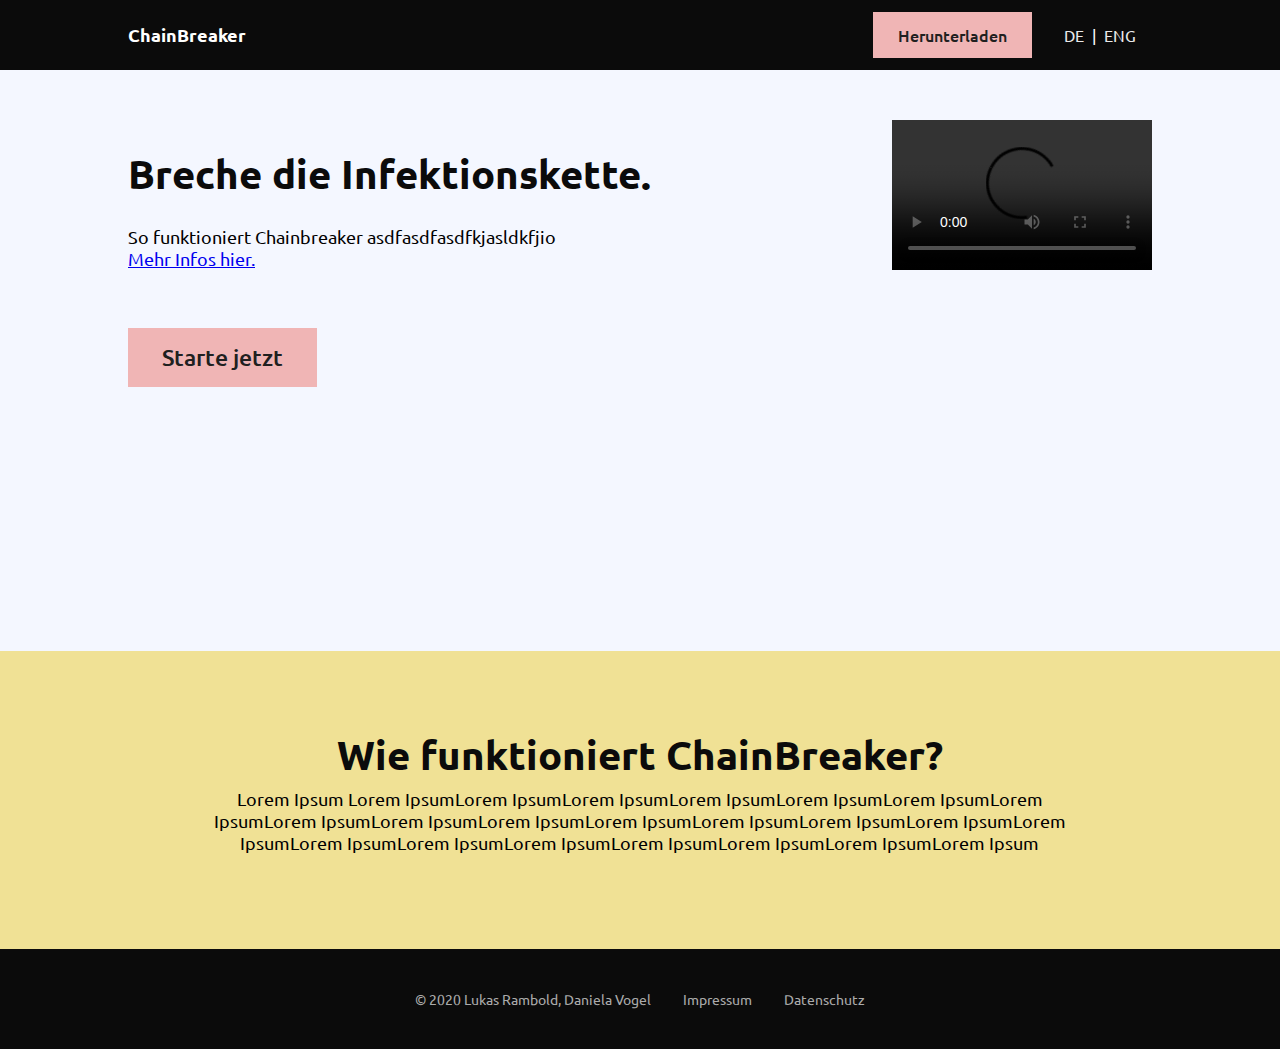
==== index.html @ 8d88177f "initial commit" ====
<!DOCTYPE html>
<html lang="de">
    
<head>
  <meta charset="UTF-8">
  <meta name="viewport" content="width=device-width, initial-scale=1.0">
  <title>ChainBreaker</title>

  <link rel="stylesheet" type="text/css" href="scripts/style.css">
  <link href="https://fonts.googleapis.com/css?family=Ubuntu:300,400,500,700&display=swap" rel="stylesheet">
    
</head>
<body>
    
    <!--navigation-->
    
    <nav class="topnav" id="myTopnav">
        <div class="topnav-padding">
            <div class="nav-left">  
                <a class="topnav-logo" href="index.html">ChainBreaker</a>
                <a href="javascript:void(0);" class="icon" onclick="myFunction()"> <img class="icon" src="img/menu-bright.svg"></a></div>    
            <div class="nav-right">
                <!--<a class="nav-element" href="#section-1">Warum&nbsp;tvshows?</a>
                <a class="nav-element" href="#section-2">Vorteile</a>
                <a class="nav-element" href="#section-3">Screenshots</a>-->
                <a class="nav-element">
                <button href="#" class="button button-nav button-red" id="button2">Herunterladen</button>
                </a>
                <div class="nav-element language-switch"> 
                <a class="language-style" href="#Deutsch">DE</a>
                <a style="padding-left: 8px; padding-right: 8px; color: white">|</a>
                <a class="language-style" href="#Englisch">ENG</a>
                </div>
            </div>
        </div>
    </nav>
    
    <!--script responsive navigation-->

    <script>
    function myFunction() {
        var x = document.getElementById("myTopnav");
        if (x.className === "topnav") {
            x.className += " responsive";
        } else {
            x.className = "topnav";
            }
    }
    </script>
    
    <!--header-->
   
    <div class="container-fluid">
        
            <div class="row-header">
                        <!--Headline-->
                        <div class="headline-wrapper phone-space">
                            <h1>Breche die Infektionskette.</h1>
                            <p>So funktioniert Chainbreaker asdfasdfasdfkjasldkfjio</p>
                            <a href="https://www.youtube.com/watch?v=G-Nt7vGobeU">Mehr Infos hier.</a>
                        </div>

                        <!--Bild-->
                        <div class="header-image-wrapper">
                                <video class="header-image" src="img/prototypvideo.mov" controls>
  Ihr Browser kann dieses Video nicht wiedergeben.<br/>
  Dieser Film zeigt eine Demonstration des video-Elements. 
  Sie können ihn unter <a href="#">Link-Addresse</a> abrufen.
</video>
                        </div>

                    <!--starte jetzt-->
                        <div class="CTA-wrapper">
                            <button href="#" class="button button-red" id="button">Starte jetzt</button>
                        </div>
                   </div>
    </div>
    
    <!-- modal section-->
    
    <div class="modal-wrapper">
      
      <div class="dark-background"></div>
      
      <div class="content-wrapper">
            <div class="close-button" id="close"><img src="/img/close-24px.svg">
            </div>
          
            <div class="modal-text">
                <!--Text-->
                <h1 class="color-bright object-space">Danke für dein Interesse.</h1>
                <h2 class="color-bright">Wähle deinen Store!</h2>

                <!--download-button-->
                <div class="CTA-wrapper">          
                    <a style="padding-right: 5%" href="https://apps.apple.com/de/app/tvshows/id1114573962"><img class="download-button" src="img/download_app_store_badge_DE.svg">
                    </a>
                    <a href="https://play.google.com/store/apps/details?id=de.swenden.tvshows"><img class="download-button" src="img/download_google-play-store-badge_DE.svg">
                    </a>
                </div>    
            </div>
      </div>
    
    </div>

    
    <!--section 1 -->

    <div class="container-fluid section-yellow">
        <span class="anchor" id="section-1"></span>
        <div class="row-padding">
            <div class="flex-textblock row">
                <div class="small-textblock">
                    <h1 class="text-space">Wie funktioniert ChainBreaker?</h1>
                    <p class="object-space">Lorem Ipsum Lorem IpsumLorem IpsumLorem IpsumLorem IpsumLorem IpsumLorem IpsumLorem IpsumLorem IpsumLorem IpsumLorem IpsumLorem IpsumLorem IpsumLorem IpsumLorem IpsumLorem IpsumLorem IpsumLorem IpsumLorem IpsumLorem IpsumLorem IpsumLorem IpsumLorem Ipsum</p>
                </div>
            </div>    
        </div>
    </div>
    
    <!--footer-->
    
    <footer>   
        <div class="footer-wrapper">
            <div class="law-wrapper">
                <a class="footer-element" href="#">© 2020 Lukas Rambold, Daniela Vogel</a>
            </div>
            <div class="law-wrapper">  
                <a class="footer-element" href="/imprint.html">Impressum</a>
                <a class="footer-element" href="/dataprivacy.html">Datenschutz</a>
            </div>
        </div>
    </footer>
    
</body>
</html>
---- scripts/style.css ----
:root {
    /* colors */
    --brightblue: #F4F7FF;
    --red: #F0B5B5;
    --yellow: #F0E195;
    --darkgrey: #202020;
    --brightgrey: #E9E9E9;
    
    /* width */
    --maxwidth: 1280px;
}

body {
    width: 100%;
    height: 100%;
    background-color: var(--brightblue);
    font-family: "Ubuntu", Helvetica, Arial, sans-serif;
    font-size: 18px; 
    text-align: center;
    margin: 0;
    padding: 0;
    min-width: 320px;
}

/* typography and spacing */

h1 {
    color: #0B0B0B;
    font-weight: 700;
    font-size: 40px;
    line-height: 1.3em;
}

p {
    font-weight: 400;
    padding: 0;
    margin: 0;
}

.text-space{
    margin: 0 0 0.2em 0;
}

.object-space{
    margin: 0 0 1em 0;
}

.phone-space{
    margin: 0 0 1em 0;
}

.flex-textblock {
    display: flex;
    justify-content: center;
}

.small-textblock {
    width: 85%;
}

/* navigation */

.topnav {
    font-size: 16px;
    overflow: hidden;
    width: 100%;
    height: 70px;
    background: #0B0B0B;
    position: fixed;
    top: 0;
    z-index: 2;
    display: flex;
    justify-content: center;
  }

.topnav-padding {
    width: 80%;
    max-width: var(--maxwidth);
    display: flex;
    align-items: center;
    justify-content: space-between;
}

.nav-left {
    min-width: 20%;
    display: flex;
    justify-content: flex-start;
}

.nav-right {
    min-width: 80%;
    display: flex;
    justify-content: flex-end;
    align-items: center;
}

.topnav-logo {
    color: white;
    font-size: 18px;
    font-weight: 600;
    text-decoration: none;
    padding-right: 16px;
    align-items: center;
}

.nav-element {
    display: block;
    color: var(--brightgrey);
    text-align: center;
    padding: 14px 16px;
    text-decoration: none;
}

.language-switch {
    display: flex;
    justify-content: center;
    flex-wrap: nowrap;
}

.language-style {
    color: var(--brightgrey);
    text-decoration: none;
}

.nav-right a:hover {
    color: var(--red);
  }

/* hamburger menu icon */
.icon {
    display: none;
    width: 35px;
}

/* architecture sections */

.container-fluid {
    width: 100%;
    display: flex;
    justify-content: center;
    overflow: hidden;
}

.row-padding {
    width: 80%;
    max-width: 1280px; 
    padding: 6% 0;
    justify-content: center;
    align-items: center;
}

.row {
    width: 100%;
    display: flex; 
    flex-wrap: wrap;
    justify-content: center;
    align-items: flex-start;
}

/* Header */

.row-header {
    height: 820px;
    width: 80%; /*Globale Breite der Sektionen + NAV*/
    max-width: var(--maxwidth);
    display: flex;
    flex-direction: column;
    justify-content: flex-start;
    text-align: left;
    flex-wrap: wrap;
    margin-top: 70px; /*Ausgleich Navigation*/
    padding-top: 50px; 
    padding-bottom: 4%; /*Globales Padding zwischen Sektionen*/
}

.headline-wrapper {
    order: 1;
    text-align: left;
    justify-content: left;
    padding-bottom: 40px;
}

.header-image-wrapper {
    order: 3;
    margin-bottom: 5%;
    text-align: right;
    justify-content: flex-end;
    z-index: 1;
}

.header-image{
    width: 375px;
}

.CTA-wrapper {
    order: 2;
}

/* CTA-button */

button {
    padding: 15px 34px;
    font-size: 23px;
    font-family: "Ubuntu", Helvetica, Arial, sans-serif;
    font-weight: 500;
    text-decoration: none; 
    border-style: none;
    transition: 0.3s;
}

.button-nav {
    padding: 12px 25px;
    font-size: 16px;
}

.button-red {
    background: var(--red); 
    color: var(--darkgrey); 
}

.button-red:hover {
    background: var(--yellow);
    color: var(--darkgrey));
    cursor: pointer;
}

/* download-button*/

.download-button {
    height: 50px;
}

/* close-button*/

.close-button {
    width: 25px;
    position: absolute;
    right: 20px;
    top: 20px;
}

/* modal download pop up */

.modal-wrapper {
    width: 100%;
    height: 100%;
    position: fixed;
    display: flex;
    top: 0;
    justify-content: center;
    align-items: center;
    display: none;
    z-index: 3;
}

.dark-background {
    width: 100%;
    height: 100%;
    background-color: rgba(0,0,0,0.7);
    position: fixed;
}

.content-wrapper {
    width: 60%;
    position: absolute;
    background-color: var(--red);
    border-radius: 1em;  
    text-align: left;
    padding: 5%;
}

.modal-text{
    display: flex;
    flex-direction: column;
    flex-wrap: wrap;
}

/* End of modal download pop up*/ 

.advantage-spacing {
    margin: 0 1em;
    justify-content: center;
    align-items: flex-start;
    text-align: center;
}

.advantage-image {
    width: 250px; 
    -webkit-border-radius: 50%;
    -moz-border-radius: 50%;
    -khtml-border-radius: 50%;
    -webkit-mask-image: -webkit-radial-gradient(white, black);
    border-radius: 50%;
    overflow: hidden;
    display: flex;
    justify-content: center;
    align-items: center;
    text-align: center;
} 

/* footer*/

footer {
    background: #0B0B0B;
}

.footer-wrapper {
    font-size: 14px;
    display: flex;
    justify-content: center;
    height: 100px;
    align-content: center;
}

.law-wrapper {
    display: flex;
    flex-wrap: wrap;
    justify-content: center;
}

.footer-element {
    display: flex;
    color: #aaa;
    text-align: center;
    padding: 14px 16px;
    text-decoration: none;
    align-content: center;
    align-items: center;
    justify-content: center;
}

.footer-element:hover {
    color: var(--red);
}

.row-imprint {
    max-width: 1000px;
    width: 100%;
    display: flex; 
    flex-wrap: wrap;
    justify-content: flex-start;
    align-items: flex-start;
    text-align: left;
}

.section-brightblue {
    background: var(--brightblue);
    margin-top: 70px;
}

.section-yellow {
    background: var(--yellow);
    margin-top: 70px;
}

.section-white {
    background: #fff;
}

.col-6 {
    flex: 0 0 40%; /*flex für mozilla und safari*/
    max-width: 40%;
    text-align: left;
}

.margin-right {
    margin-right: 10%;
}

.text-left {
    text-align: left;
    align-items: flex-start;
}

.link {
    color: var(--red);
    text-decoration: none;
}

/* responsiv design*/

@media screen and (min-width: 1440px) {
    
    .row-header {
    height: 550px;
    }
    
    .header-image{
        width: 355px;
    }
    
    h1 {
    font-size: 50px;
    line-height: 1.3em;
    }
}

@media screen and (max-width: 1440px) {
    
    .row-header {
    height: 460px;
    }
    
    .header-image{
        width: 300px;
    } 
    
    h1 {
    font-size: 40px;
    line-height: 1.3em;
    }
}

@media screen and (max-width: 1280px) {
    body {
        font-size: 18px;
    }
    
    h1 {
        font-size: 40px;
    } 
    
    h2 {
        font-size: 23px;
    }
    
    .row-header {
        height: 410px;
    }
    
    .header-image{
        width: 260px;
    }

    .slick-slider .items img {
        width: 250px;
    }
}

@media screen and (max-width: 980px) {
    body{
        font-size: 18px;
    }
    
    h1 {
        font-size: 40px;
    }
    
    h2 {
        font-size: 18px;
    }
    
    p {
        font-size: 15px;
    }
    
    .topnav {
        font-size: 14px;
    }
    
     .row-header {
        height: 370px;
    }
    
     .header-image{
        width: 230px;
    }
    
}

/* Eigenschaften der Navigation unter 900 Pixel */
@media screen and (max-width: 900px) {
    
    .topnav .nav-left {
        width: 100%;
        display: flex;
        justify-content: space-between;
        align-items: center;
    }
    
    .topnav .nav-right {
        display: none;
    }
    
    .topnav .icon {
        display: block;
    }
    
    .topnav.responsive {
        align-items: center;
        height: 320px;
    }
    
    .topnav.responsive .topnav-padding {
        display: block;
    }
    
    .topnav.responsive .nav-right {
        display: flex; 
        flex-direction: column;
    }
}

/* Die ganze Seite verwandelt sich unter 768 pixel in Hochformat*/
@media screen and (max-width: 768px) {

    
    body{
        font-size: 18px;
    }

    h1 {
        font-size: 40px;
    }
    
    h2 {
        font-size: 23px;
    }
    
    p {
        font-size: 18px;
    }
    
    .headline-wrapper {
        order: 1;
        text-align: center;
        align-items: center;
        justify-content: center;
        padding-bottom: 20px;
    }
    
    .headline-wrapper-icon{
        display: flex;
        justify-content: center;
        align-content: center;
        align-items: center;
    }
    
    .header-collapse { 
        margin: 0 0;
        padding-bottom: 4%;
        padding-top: 4%;
    }
    
    .phone-space{
        margin: 0 0 0 0;
    }
    
    .col-m-12{
        flex: 0 0 100%;
        max-width: 100%;
    }    
    
    .header-image-wrapper {
        order: 2;
    }
    
    .CTA-wrapper {
        order: 3;
    }
    
    .row-header {
        height: 100%;
        margin-top: 70px; /*Ausgleich Navigation*/
        padding-top: 0px; 
        padding-bottom: 10%; 
        align-items: center;
        text-align: center;
    }
    
   .row-padding {
        width: 80%;
        max-width: 1280px; 
        padding: 6% 0;
    }  
    
    .advantage-spacing {
        margin: 2em 5em;
    }
    
    .slick-slider .items img {
        width: 180px;
    }
    
    .block-element {
        display: block;
    }
    
    .footer-wrapper {
        display: block; 
    }
    
    .col-6 {
    flex: 0 0 100%; /*flex für mozilla und safari*/
    max-width: 100%;
    text-align: left;
}
} 

@media screen and (max-width: 640px) {
    body{
        font-size: 16px;
    }
    
    h1 {
        font-size: 32px;
    }
    
    h2 {
        font-size: 20px;
    }
    
    p {
        font-size: 14px;
    }
    
    .header-image-wrapper {
        margin-bottom: 10%;
    }
    
    .header-image{
        width: 230px;
    }
    
    .slick-slider .items img {
        width: 200px;
        height: 100%;
    }
    
    .row-padding {
        padding: 8% 0;
    }
    
    .CTA-wrapper {
        margin-bottom: 3%;}

    .advantage-spacing {
        margin: 2em 2em;
    }
}

@media screen and (max-width: 380px) {
    body{
        font-size: 14px;
    }
    
    h1 {
        font-size: 25px;
    }
    
    .header-image-wrapper {
        margin-bottom: 10%;
    }
    
    .header-image{
        width: 230px;
    }
    
    .row-padding {
        padding: 10% 0;
    }
    
    .slick-slider .items img {
        width: 100px;
        height: 100%;
    }
    
    .CTA-wrapper {
        margin-bottom: 3%;}

    .advantage-spacing {
        margin: 2em 2em;
    }
}
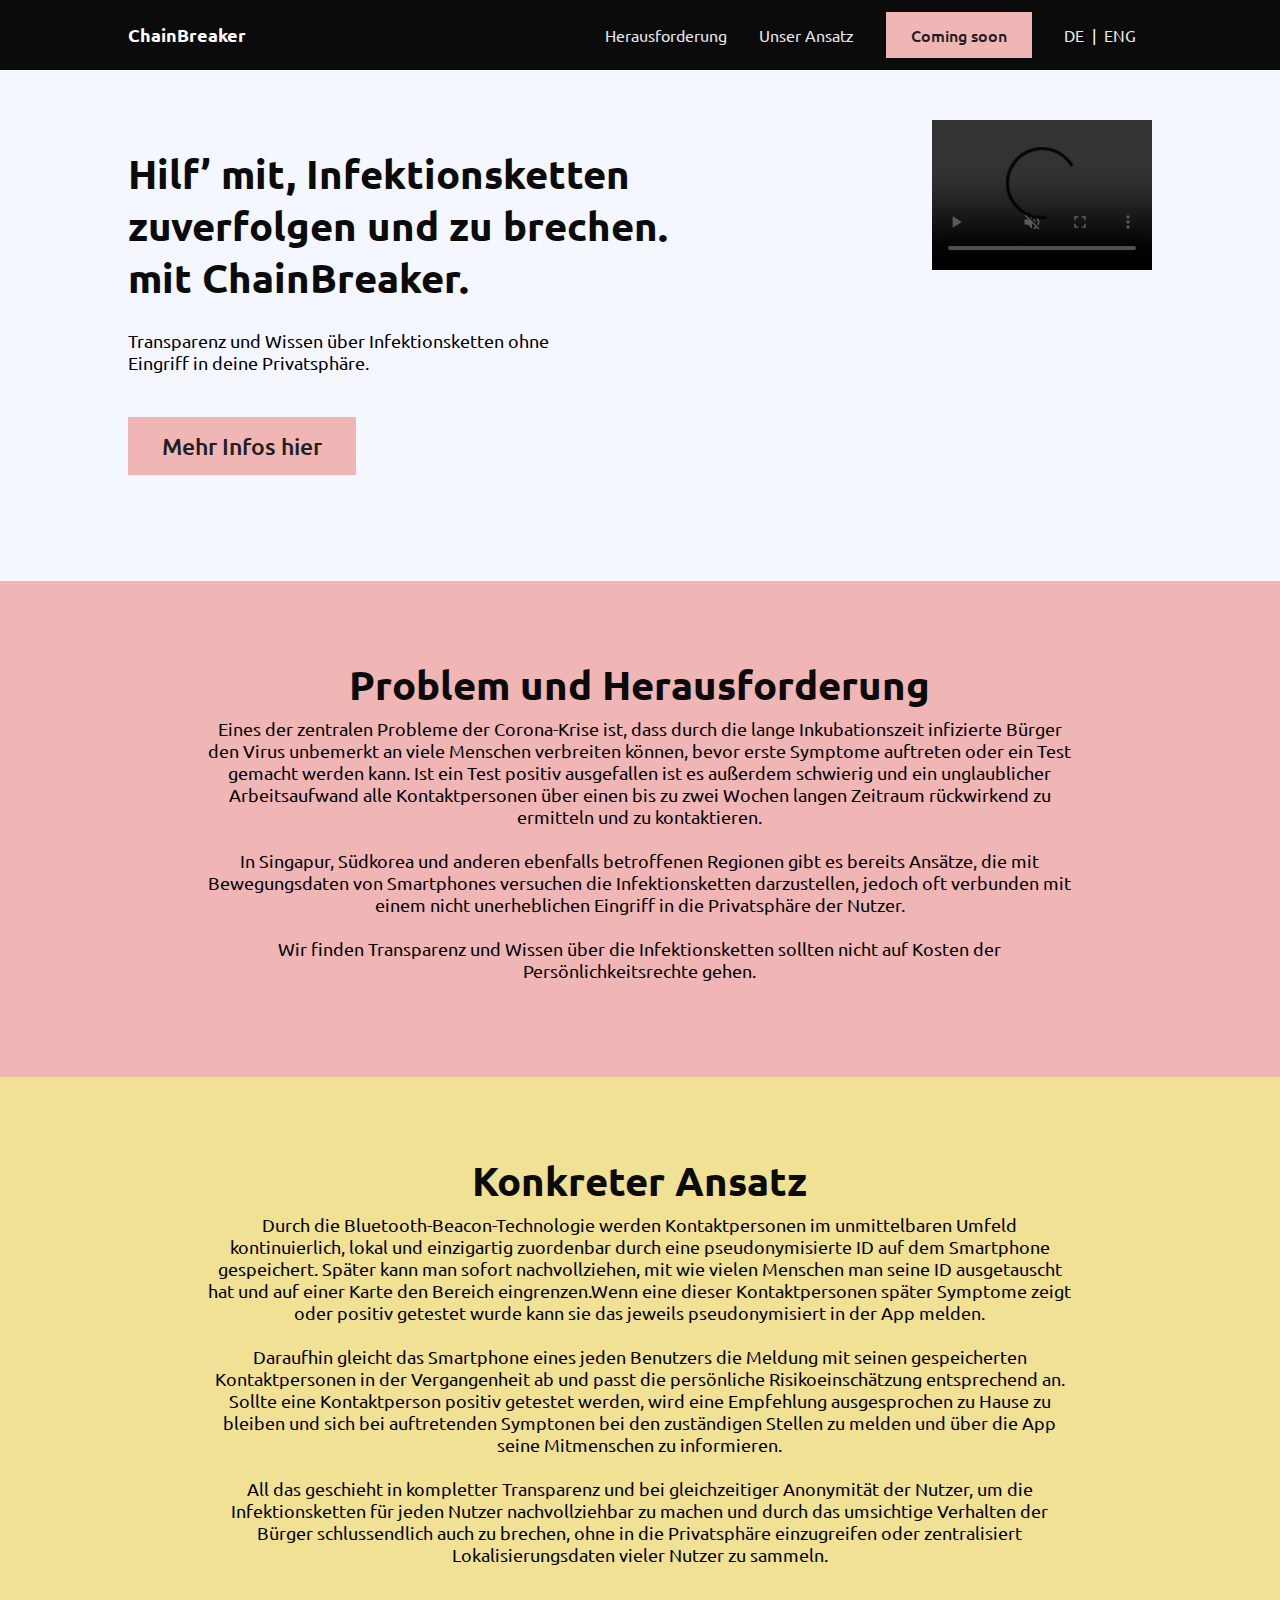
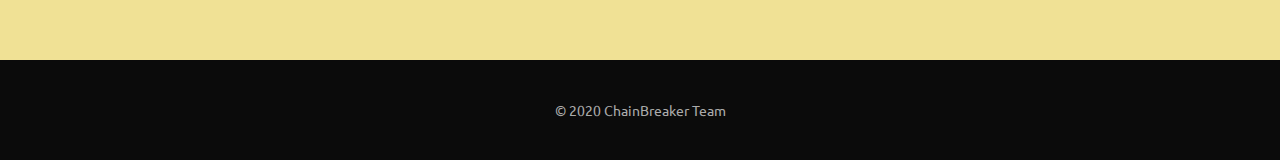
==== commit 861700df: "update" ====
--- a/index.html
+++ b/index.html
@@ -6,7 +6,7 @@
   <meta name="viewport" content="width=device-width, initial-scale=1.0">
   <title>ChainBreaker</title>
 
-  <link rel="stylesheet" type="text/css" href="scripts/style.css">
+  <link rel="stylesheet" type="text/css" href="style.css">
   <link href="https://fonts.googleapis.com/css?family=Ubuntu:300,400,500,700&display=swap" rel="stylesheet">
     
 </head>
@@ -18,13 +18,14 @@
         <div class="topnav-padding">
             <div class="nav-left">  
                 <a class="topnav-logo" href="index.html">ChainBreaker</a>
-                <a href="javascript:void(0);" class="icon" onclick="myFunction()"> <img class="icon" src="img/menu-bright.svg"></a></div>    
+                <a href="javascript:void(0);" class="icon" onclick="myFunction()"> <img class="icon" src="img/menu-bright.svg"></a>
+            </div>    
             <div class="nav-right">
-                <!--<a class="nav-element" href="#section-1">Warum&nbsp;tvshows?</a>
-                <a class="nav-element" href="#section-2">Vorteile</a>
-                <a class="nav-element" href="#section-3">Screenshots</a>-->
+                 <a class="nav-element" href="#section-1">Herausforderung</a>
+                <a class="nav-element" href="#section-2">Unser Ansatz</a>
                 <a class="nav-element">
-                <button href="#" class="button button-nav button-red" id="button2">Herunterladen</button>
+                <!--Beim Button unten Class="button" ergänzen um Modal Wrapper zu aktivieren-->
+                <button href="#" class="button-nav button-red" id="button2">Coming soon</button>
                 </a>
                 <div class="nav-element language-switch"> 
                 <a class="language-style" href="#Deutsch">DE</a>
@@ -55,23 +56,18 @@
             <div class="row-header">
                         <!--Headline-->
                         <div class="headline-wrapper phone-space">
-                            <h1>Breche die Infektionskette.</h1>
-                            <p>So funktioniert Chainbreaker asdfasdfasdfkjasldkfjio</p>
-                            <a href="https://www.youtube.com/watch?v=G-Nt7vGobeU">Mehr Infos hier.</a>
+                            <h1>Hilf’ mit, Infektionsketten <br>zuverfolgen und zu brechen.<br>mit ChainBreaker.</h1>
+                            <p>Transparenz und Wissen über Infektionsketten ohne<br> Eingriff in deine Privatsphäre.</p>
                         </div>
-
                         <!--Bild-->
                         <div class="header-image-wrapper">
-                                <video class="header-image" src="img/prototypvideo.mov" controls>
-  Ihr Browser kann dieses Video nicht wiedergeben.<br/>
-  Dieser Film zeigt eine Demonstration des video-Elements. 
-  Sie können ihn unter <a href="#">Link-Addresse</a> abrufen.
-</video>
+                        <video type="video/mp4" autoplay muted class="header-video" src="img/prototypvideo.mov" controls></video>
                         </div>
+                        
 
-                    <!--starte jetzt-->
+                        <!--starte jetzt-->
                         <div class="CTA-wrapper">
-                            <button href="#" class="button button-red" id="button">Starte jetzt</button>
+                            <a href="https://www.youtube.com/watch?v=G-Nt7vGobeU" class="button-infos button-red">Mehr Infos hier</a>
                         </div>
                    </div>
     </div>
@@ -88,31 +84,74 @@
           
             <div class="modal-text">
                 <!--Text-->
-                <h1 class="color-bright object-space">Danke für dein Interesse.</h1>
+                <h1 class="color-bright object-space">Danke, dass du hilfst dich und deine Mitmenschen zu schützen.</h1>
                 <h2 class="color-bright">Wähle deinen Store!</h2>
 
                 <!--download-button-->
                 <div class="CTA-wrapper">          
-                    <a style="padding-right: 5%" href="https://apps.apple.com/de/app/tvshows/id1114573962"><img class="download-button" src="img/download_app_store_badge_DE.svg">
+                    <a style="padding-right: 5%" href="#"><img class="download-button" src="img/download_app_store_badge_DE.svg">
                     </a>
-                    <a href="https://play.google.com/store/apps/details?id=de.swenden.tvshows"><img class="download-button" src="img/download_google-play-store-badge_DE.svg">
+                    <a href="#"><img class="download-button" src="img/download_google-play-store-badge_DE.svg">
                     </a>
                 </div>    
             </div>
       </div>
     
     </div>
+    
+    <!--script modal download pop-up-->
 
-    
+    <script> 
+            document.querySelectorAll('.button').forEach(button => button.addEventListener("click", 
+            function() {
+                document.querySelector(".modal-wrapper").style.display = "flex";
+                document.body.style.overflow = 'hidden';
+        })); 
+        
+        document.getElementById("close").addEventListener("click", 
+            function() {
+                document.querySelector(".modal-wrapper").style.display = "none";
+                document.body.style.overflow = '';
+        }); 
+        
+        document.querySelector(".dark-background").addEventListener("click", 
+            function() {
+                document.querySelector(".modal-wrapper").style.display = "none";
+                document.body.style.overflow = '';
+        });      
+    </script>  
+
     <!--section 1 -->
 
-    <div class="container-fluid section-yellow">
+    <div class="container-fluid section-red">
         <span class="anchor" id="section-1"></span>
         <div class="row-padding">
             <div class="flex-textblock row">
                 <div class="small-textblock">
-                    <h1 class="text-space">Wie funktioniert ChainBreaker?</h1>
-                    <p class="object-space">Lorem Ipsum Lorem IpsumLorem IpsumLorem IpsumLorem IpsumLorem IpsumLorem IpsumLorem IpsumLorem IpsumLorem IpsumLorem IpsumLorem IpsumLorem IpsumLorem IpsumLorem IpsumLorem IpsumLorem IpsumLorem IpsumLorem IpsumLorem IpsumLorem IpsumLorem IpsumLorem Ipsum</p>
+                    <h1 class="text-space">Problem und Herausforderung</h1>
+                    <p class="object-space">Eines der zentralen Probleme der Corona-Krise ist, dass durch die lange Inkubationszeit infizierte Bürger den Virus unbemerkt an viele Menschen verbreiten können, bevor erste Symptome auftreten oder ein Test gemacht werden kann. Ist ein Test positiv ausgefallen ist es außerdem schwierig und ein unglaublicher Arbeitsaufwand alle Kontaktpersonen über einen bis zu zwei Wochen langen Zeitraum rückwirkend zu ermitteln und zu kontaktieren.<br><br>
+
+                    In Singapur, Südkorea und anderen ebenfalls betroffenen Regionen gibt es bereits Ansätze, die mit Bewegungsdaten von Smartphones versuchen die Infektionsketten darzustellen, jedoch oft verbunden mit einem nicht unerheblichen Eingriff in die Privatsphäre der Nutzer.<br><br>
+
+                    Wir finden Transparenz und Wissen über die Infektionsketten sollten nicht auf Kosten der Persönlichkeitsrechte gehen.</p>
+                </div>
+            </div>    
+        </div>
+    </div>
+    
+    <!--section 2-->
+
+    <div class="container-fluid section-yellow">
+        <span class="anchor" id="section-2"></span>
+        <div class="row-padding">
+            <div class="flex-textblock row">
+                <div class="small-textblock">
+                    <h1 class="text-space">Konkreter Ansatz</h1>
+                    <p class="object-space">Durch die Bluetooth-Beacon-Technologie werden Kontaktpersonen im unmittelbaren Umfeld kontinuierlich, lokal und einzigartig zuordenbar durch eine pseudonymisierte ID auf dem Smartphone gespeichert. Später kann man sofort nachvollziehen, mit wie vielen Menschen man seine ID ausgetauscht hat und auf einer Karte den Bereich eingrenzen.Wenn eine dieser Kontaktpersonen später Symptome zeigt oder positiv getestet wurde kann sie das jeweils pseudonymisiert in der App melden.<br><br>
+
+                    Daraufhin gleicht das Smartphone eines jeden Benutzers die Meldung mit seinen gespeicherten Kontaktpersonen in der Vergangenheit ab und passt die persönliche Risikoeinschätzung entsprechend an. Sollte eine Kontaktperson positiv getestet werden, wird eine Empfehlung ausgesprochen zu Hause zu bleiben und sich bei auftretenden Symptonen bei den zuständigen Stellen zu melden und über die App seine Mitmenschen zu informieren.<br><br>
+
+                    All das geschieht in kompletter Transparenz und bei gleichzeitiger Anonymität der Nutzer, um die Infektionsketten für jeden Nutzer nachvollziehbar zu machen und durch das umsichtige Verhalten der Bürger schlussendlich auch zu brechen, ohne in die Privatsphäre einzugreifen oder zentralisiert Lokalisierungsdaten vieler Nutzer zu sammeln.</p>
                 </div>
             </div>    
         </div>
@@ -123,11 +162,7 @@
     <footer>   
         <div class="footer-wrapper">
             <div class="law-wrapper">
-                <a class="footer-element" href="#">© 2020 Lukas Rambold, Daniela Vogel</a>
-            </div>
-            <div class="law-wrapper">  
-                <a class="footer-element" href="/imprint.html">Impressum</a>
-                <a class="footer-element" href="/dataprivacy.html">Datenschutz</a>
+                <a class="footer-element" href="https://devpost.com/software/chainbreaker">© 2020 ChainBreaker Team</a>
             </div>
         </div>
     </footer>
--- a/style.css
+++ b/style.css
@@ -0,0 +1,689 @@
+:root {
+    /* colors */
+    --brightblue: #F4F7FF;
+    --red: #F0B5B5;
+    --yellow: #F0E195;
+    --darkgrey: #202020;
+    --brightgrey: #E9E9E9;
+    
+    /* width */
+    --maxwidth: 1280px;
+}
+
+body {
+    width: 100%;
+    height: 100%;
+    background-color: var(--brightblue);
+    font-family: "Ubuntu", Helvetica, Arial, sans-serif;
+    font-size: 18px; 
+    text-align: center;
+    margin: 0;
+    padding: 0;
+    min-width: 320px;
+}
+
+/* typography and spacing */
+
+h1 {
+    color: #0B0B0B;
+    font-weight: 700;
+    font-size: 40px;
+    line-height: 1.3em;
+}
+
+p {
+    font-weight: 400;
+    padding: 0;
+    margin: 0;
+}
+
+.text-space{
+    margin: 0 0 0.2em 0;
+}
+
+.object-space{
+    margin: 0 0 1em 0;
+}
+
+.phone-space{
+    margin: 0 0 1em 0;
+}
+
+.flex-textblock {
+    display: flex;
+    justify-content: center;
+}
+
+.small-textblock {
+    width: 85%;
+}
+
+/* navigation */
+
+.topnav {
+    font-size: 16px;
+    overflow: hidden;
+    width: 100%;
+    height: 70px;
+    background: #0B0B0B;
+    position: fixed;
+    top: 0;
+    z-index: 2;
+    display: flex;
+    justify-content: center;
+  }
+
+.topnav-padding {
+    width: 80%;
+    max-width: var(--maxwidth);
+    display: flex;
+    align-items: center;
+    justify-content: space-between;
+}
+
+.nav-left {
+    min-width: 20%;
+    display: flex;
+    justify-content: flex-start;
+}
+
+.nav-right {
+    min-width: 80%;
+    display: flex;
+    justify-content: flex-end;
+    align-items: center;
+}
+
+.topnav-logo {
+    color: white;
+    font-size: 18px;
+    font-weight: 600;
+    text-decoration: none;
+    padding-right: 16px;
+    align-items: center;
+}
+
+.nav-element {
+    display: block;
+    color: var(--brightgrey);
+    text-align: center;
+    padding: 14px 16px;
+    text-decoration: none;
+}
+
+.language-switch {
+    display: flex;
+    justify-content: center;
+    flex-wrap: nowrap;
+}
+
+.language-style {
+    color: var(--brightgrey);
+    text-decoration: none;
+}
+
+.nav-right a:hover {
+    color: var(--red);
+  }
+
+.anchor {
+    margin-top: -69px;
+    position: absolute;
+}
+
+
+/* hamburger menu icon */
+.icon {
+    display: none;
+    width: 35px;
+}
+
+/* architecture sections */
+
+.container-fluid {
+    width: 100%;
+    display: flex;
+    justify-content: center;
+    overflow: hidden;
+}
+
+.row-padding {
+    width: 80%;
+    max-width: 1280px; 
+    padding: 6% 0;
+    justify-content: center;
+    align-items: center;
+}
+
+.row {
+    width: 100%;
+    display: flex; 
+    flex-wrap: wrap;
+    justify-content: center;
+    align-items: flex-start;
+}
+
+/* Header */
+
+.row-header {
+    height: 820px;
+    width: 80%; /*Globale Breite der Sektionen + NAV*/
+    max-width: var(--maxwidth);
+    display: flex;
+    flex-direction: column;
+    justify-content: flex-start;
+    text-align: left;
+    flex-wrap: wrap;
+    margin-top: 70px; /*Ausgleich Navigation*/
+    padding-top: 50px; 
+    padding-bottom: 4%; /*Globales Padding zwischen Sektionen*/
+}
+
+.headline-wrapper {
+    order: 1;
+    text-align: left;
+    justify-content: left;
+    padding-bottom: 40px;
+}
+
+.header-image-wrapper {
+    order: 3;
+    margin-bottom: 5%;
+    text-align: right;
+    justify-content: flex-end;
+    z-index: 1;
+}
+
+.CTA-wrapper {
+    order: 2;
+}
+
+/* CTA-button */
+
+button {
+    padding: 15px 34px;
+    font-size: 23px;
+    font-family: "Ubuntu", Helvetica, Arial, sans-serif;
+    font-weight: 500;
+    text-decoration: none; 
+    border-style: none;
+    transition: 0.3s;
+}
+
+.button-infos {
+    padding: 15px 34px;
+    font-size: 23px;
+    font-family: "Ubuntu", Helvetica, Arial, sans-serif;
+    font-weight: 500;
+    text-decoration: none; 
+    border-style: none;
+    transition: 0.3s;
+}
+
+.button-nav {
+    padding: 12px 25px;
+    font-size: 16px;
+}
+
+.button-red {
+    background: var(--red); 
+    color: var(--darkgrey); 
+}
+
+.button-red:hover {
+    background: var(--yellow);
+    color: var(--darkgrey));
+    cursor: pointer;
+}
+
+/* download-button*/
+
+.download-button {
+    height: 50px;
+}
+
+/* close-button*/
+
+.close-button {
+    width: 25px;
+    position: absolute;
+    right: 20px;
+    top: 20px;
+}
+
+/* modal download pop up */
+
+.modal-wrapper {
+    width: 100%;
+    height: 100%;
+    position: fixed;
+    display: flex;
+    top: 0;
+    justify-content: center;
+    align-items: center;
+    display: none;
+    z-index: 3;
+}
+
+.dark-background {
+    width: 100%;
+    height: 100%;
+    background-color: rgba(0,0,0,0.7);
+    position: fixed;
+}
+
+.content-wrapper {
+    width: 60%;
+    position: absolute;
+    background-color: var(--red);
+    border-radius: 1em;  
+    text-align: left;
+    padding: 5%;
+}
+
+.modal-text{
+    display: flex;
+    flex-direction: column;
+    flex-wrap: wrap;
+}
+
+/* End of modal download pop up*/ 
+
+.advantage-spacing {
+    margin: 0 1em;
+    justify-content: center;
+    align-items: flex-start;
+    text-align: center;
+}
+
+.advantage-image {
+    width: 250px; 
+    -webkit-border-radius: 50%;
+    -moz-border-radius: 50%;
+    -khtml-border-radius: 50%;
+    -webkit-mask-image: -webkit-radial-gradient(white, black);
+    border-radius: 50%;
+    overflow: hidden;
+    display: flex;
+    justify-content: center;
+    align-items: center;
+    text-align: center;
+} 
+
+/* footer*/
+
+footer {
+    background: #0B0B0B;
+}
+
+.footer-wrapper {
+    font-size: 14px;
+    display: flex;
+    justify-content: center;
+    height: 100px;
+    align-content: center;
+}
+
+.law-wrapper {
+    display: flex;
+    flex-wrap: wrap;
+    justify-content: center;
+}
+
+.footer-element {
+    display: flex;
+    color: #aaa;
+    text-align: center;
+    padding: 14px 16px;
+    text-decoration: none;
+    align-content: center;
+    align-items: center;
+    justify-content: center;
+}
+
+.footer-element:hover {
+    color: var(--red);
+}
+
+.row-imprint {
+    max-width: 1000px;
+    width: 100%;
+    display: flex; 
+    flex-wrap: wrap;
+    justify-content: flex-start;
+    align-items: flex-start;
+    text-align: left;
+}
+
+.section-brightblue {
+    background: var(--brightblue);
+}
+
+.section-yellow {
+    background: var(--yellow);
+}
+
+.section-red {
+    background: var(--red);
+}
+
+
+.section-white {
+    background: #fff;
+}
+
+.col-6 {
+    flex: 0 0 40%; /*flex für mozilla und safari*/
+    max-width: 40%;
+    text-align: left;
+}
+
+.margin-right {
+    margin-right: 10%;
+}
+
+.text-left {
+    text-align: left;
+    align-items: flex-start;
+}
+
+.link {
+    color: var(--red);
+    text-decoration: none;
+}
+
+/* responsiv design*/
+
+@media screen and (min-width: 1440px) {
+    
+    .row-header {
+    height: 530px;
+    }
+    
+    .header-video{
+        width: 300px;
+    }
+    
+    h1 {
+    font-size: 50px;
+    line-height: 1.3em;
+    }
+}
+
+@media screen and (max-width: 1440px) {
+    
+    .row-header {
+    height: 460px;
+    }
+    
+    .header-video{
+        width: 260px;
+    } 
+    
+    h1 {
+    font-size: 45px;
+    line-height: 1.3em;
+    }
+}
+
+@media screen and (max-width: 1280px) {
+    body {
+        font-size: 18px;
+    }
+    
+    h1 {
+        font-size: 40px;
+    } 
+    
+    h2 {
+        font-size: 23px;
+    }
+    
+    .row-header {
+        height: 410px;
+    }
+    
+    .header-video{
+        width: 220px;
+    }
+
+    .slick-slider .items img {
+        width: 250px;
+    }
+}
+
+@media screen and (max-width: 980px) {
+    body{
+        font-size: 18px;
+    }
+    
+    h1 {
+        font-size: 36px;
+    }
+    
+    h2 {
+        font-size: 18px;
+    }
+    
+    p {
+        font-size: 15px;
+    }
+    
+    .topnav {
+        font-size: 14px;
+    }
+    
+     .row-header {
+        height: 370px;
+    }
+    
+     .header-video{
+        width: 200px;
+    }
+    
+}
+
+/* Eigenschaften der Navigation unter 900 Pixel */
+@media screen and (max-width: 900px) {
+    
+    .topnav .nav-left {
+        width: 100%;
+        display: flex;
+        justify-content: space-between;
+        align-items: center;
+    }
+    
+    .topnav .nav-right {
+        display: none;
+    }
+    
+    .topnav .icon {
+        display: block;
+    }
+    
+    .topnav.responsive {
+        align-items: center;
+        height: 320px;
+    }
+    
+    .topnav.responsive .topnav-padding {
+        display: block;
+    }
+    
+    .topnav.responsive .nav-right {
+        display: flex; 
+        flex-direction: column;
+    }
+}
+
+/* Die ganze Seite verwandelt sich unter 768 pixel in Hochformat*/
+@media screen and (max-width: 768px) {
+
+    
+    body{
+        font-size: 18px;
+    }
+
+    h1 {
+        font-size: 40px;
+    }
+    
+    h2 {
+        font-size: 23px;
+    }
+    
+    p {
+        font-size: 18px;
+    }
+    
+    .headline-wrapper {
+        order: 1;
+        text-align: center;
+        align-items: center;
+        justify-content: center;
+        padding-bottom: 20px;
+    }
+    
+    .headline-wrapper-icon{
+        display: flex;
+        justify-content: center;
+        align-content: center;
+        align-items: center;
+    }
+    
+    .header-collapse { 
+        margin: 0 0;
+        padding-bottom: 4%;
+        padding-top: 4%;
+    }
+    
+    .phone-space{
+        margin: 0 0 0 0;
+    }
+    
+    .col-m-12{
+        flex: 0 0 100%;
+        max-width: 100%;
+    }    
+    
+    .header-image-wrapper {
+        order: 2;
+    }
+    
+    .CTA-wrapper {
+        order: 3;
+    }
+    
+    .row-header {
+        height: 100%;
+        margin-top: 70px; /*Ausgleich Navigation*/
+        padding-top: 0px; 
+        padding-bottom: 10%; 
+        align-items: center;
+        text-align: center;
+    }
+    
+   .row-padding {
+        width: 80%;
+        max-width: 1280px; 
+        padding: 6% 0;
+    }  
+    
+    .advantage-spacing {
+        margin: 2em 5em;
+    }
+    
+    .slick-slider .items img {
+        width: 180px;
+    }
+    
+    .block-element {
+        display: block;
+    }
+    
+    .footer-wrapper {
+        display: block; 
+    }
+    
+    .col-6 {
+    flex: 0 0 100%; /*flex für mozilla und safari*/
+    max-width: 100%;
+    text-align: left;
+}
+} 
+
+@media screen and (max-width: 640px) {
+    body{
+        font-size: 16px;
+    }
+    
+    h1 {
+        font-size: 32px;
+    }
+    
+    h2 {
+        font-size: 20px;
+    }
+    
+    p {
+        font-size: 14px;
+    }
+    
+    .header-image-wrapper {
+        margin-bottom: 10%;
+    }
+    
+    .header-video{
+        width: 230px;
+    }
+    
+    .slick-slider .items img {
+        width: 200px;
+        height: 100%;
+    }
+    
+    .row-padding {
+        padding: 8% 0;
+    }
+    
+    .CTA-wrapper {
+        margin-bottom: 3%;}
+
+    .advantage-spacing {
+        margin: 2em 2em;
+    }
+}
+
+@media screen and (max-width: 380px) {
+    body{
+        font-size: 14px;
+    }
+    
+    h1 {
+        font-size: 25px;
+    }
+    
+    .header-image-wrapper {
+        margin-bottom: 10%;
+    }
+    
+    .header-video{
+        width: 230px;
+    }
+    
+    .row-padding {
+        padding: 10% 0;
+    }
+    
+    .slick-slider .items img {
+        width: 100px;
+        height: 100%;
+    }
+    
+    .CTA-wrapper {
+        margin-bottom: 3%;}
+
+    .advantage-spacing {
+        margin: 2em 2em;
+    }
+}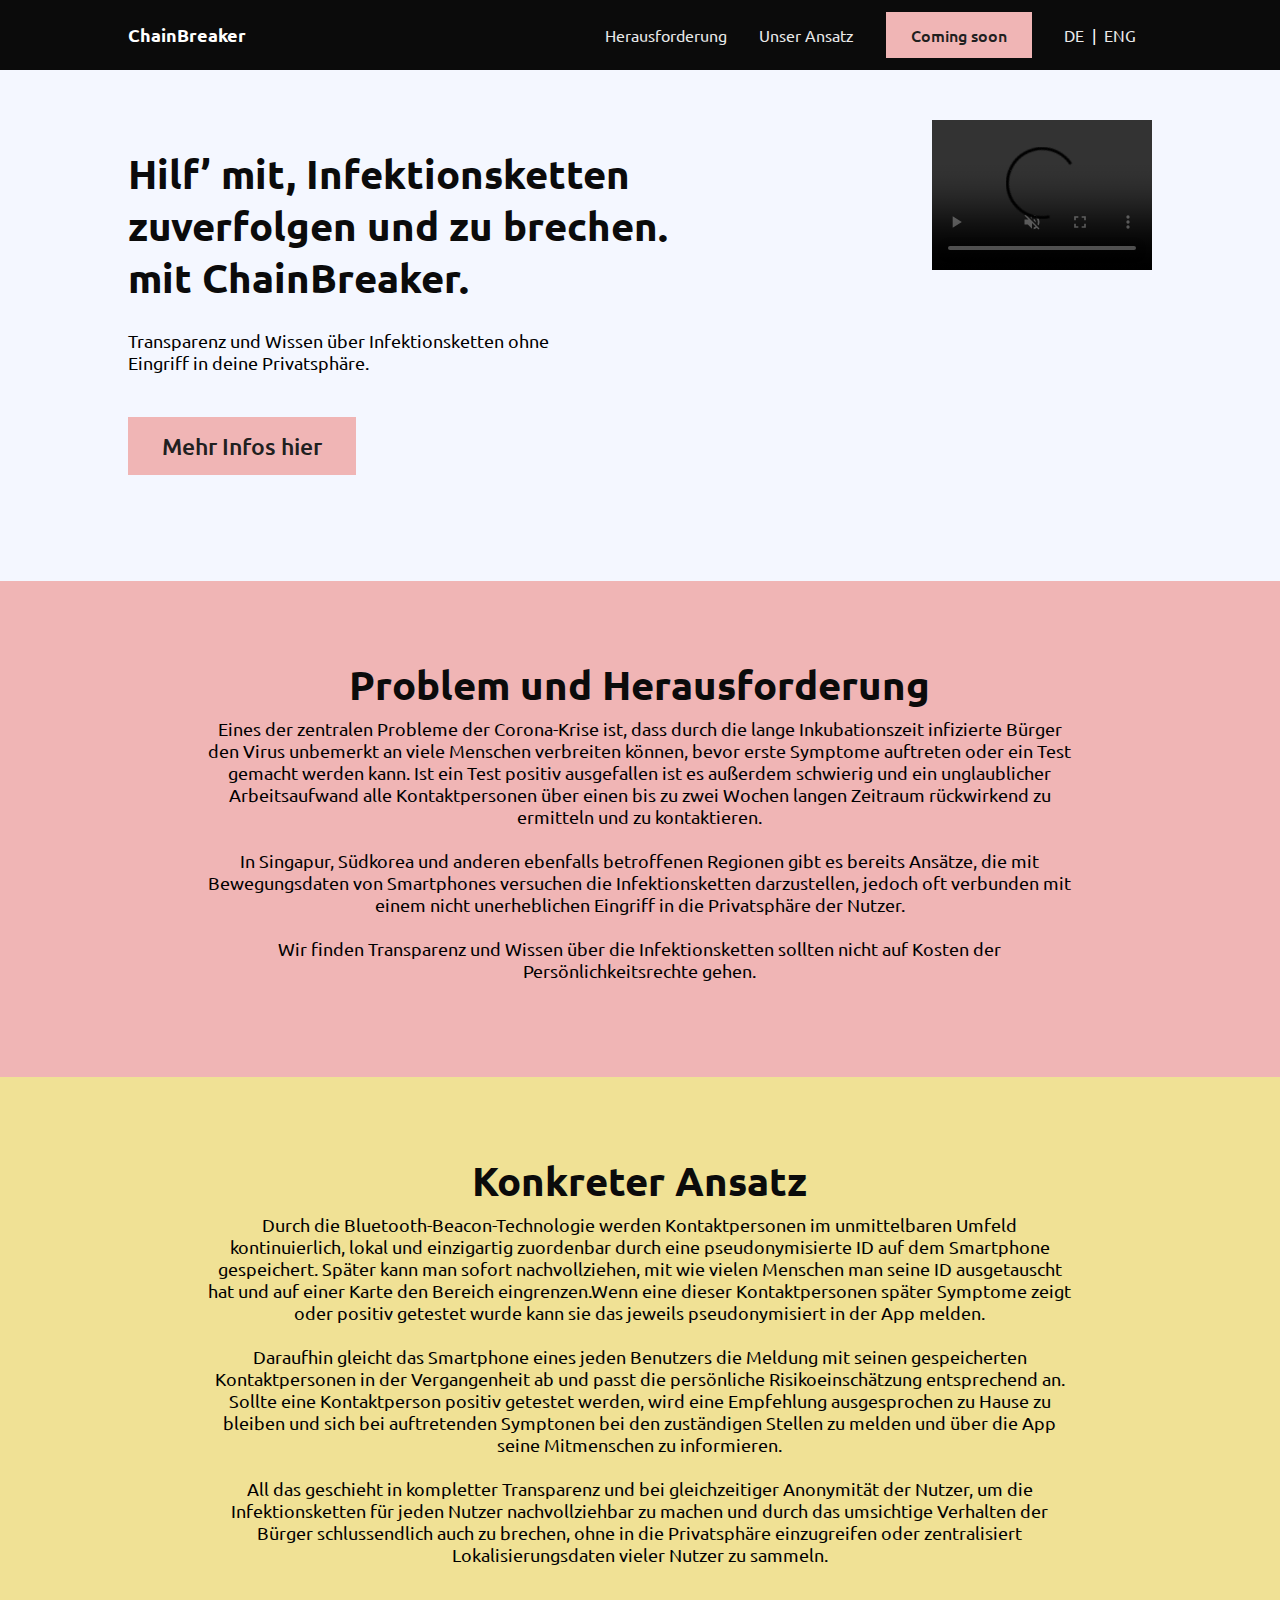
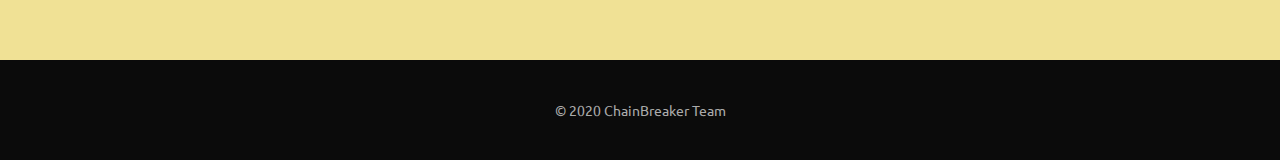
==== commit dd4b23fa: "Update index.html" ====
--- a/index.html
+++ b/index.html
@@ -61,7 +61,7 @@
                         </div>
                         <!--Bild-->
                         <div class="header-image-wrapper">
-                        <video type="video/mp4" autoplay muted class="header-video" src="img/prototypvideo.mov" controls></video>
+                        <video type="video/mp4" autoplay muted class="header-video" src="img/prototypevideo.mov" controls></video>
                         </div>
                         
 
@@ -168,4 +168,4 @@
     </footer>
     
 </body>
-</html>+</html>
